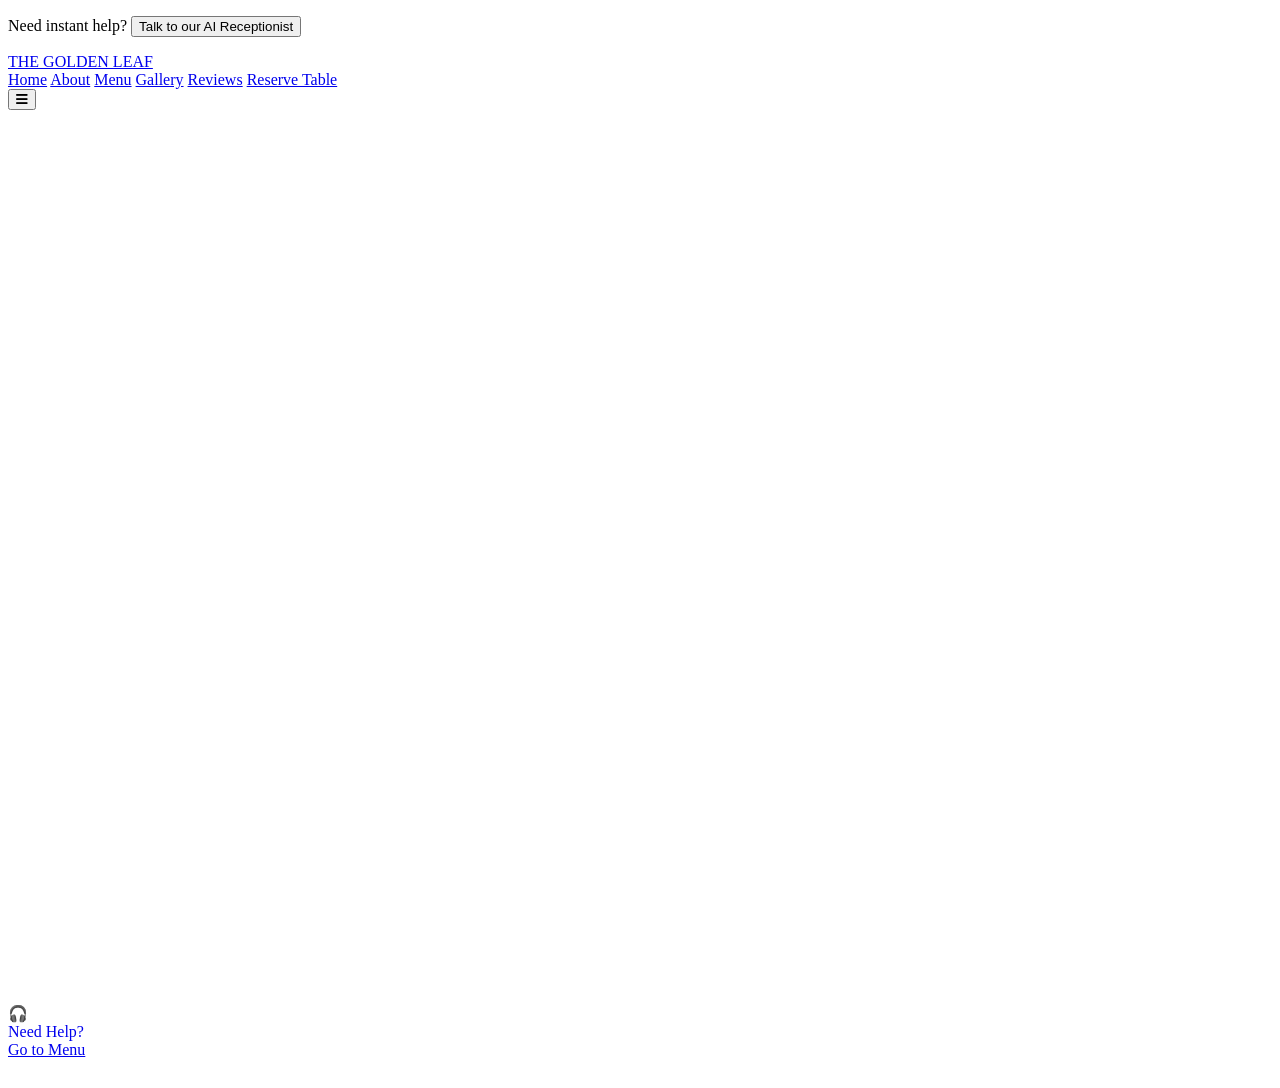
==== index.html @ ef1df1dc "Enhance SEO and update navigation elements Updated meta tags for SEO and modified title. Adjusted bu" ====
<!DOCTYPE html>
<html lang="en">
<head>
    <meta charset="UTF-8">
    <meta name="viewport" content="width=device-width, initial-scale=1.0, maximum-scale=1.0, user-scalable=no">
    
    <!-- Phase 22: SEO & Meta Tags -->
    <title>The Golden Leaf | Premium Dining & Reservations</title>
    <meta name="description" content="Experience the art of dining at The Golden Leaf. Reserve your table online for premium multi-cuisine dishes and luxury ambiance.">
    <meta name="keywords" content="premium restaurant, fine dining, table reservation, best restaurant, luxury dining">
    <meta property="og:title" content="The Golden Leaf | Premium Dining">
    <meta property="og:description" content="Book your table for an unforgettable culinary experience.">
    <meta property="og:type" content="website">
    
    <!-- Google Fonts -->
    <link rel="preconnect" href="https://fonts.googleapis.com">
    <link rel="preconnect" href="https://fonts.gstatic.com" crossorigin>
    <link href="https://fonts.googleapis.com/css2?family=Playfair+Display:wght@400;600;700&family=Poppins:wght@300;400;500;600&display=swap" rel="stylesheet">
    
    <!-- FontAwesome & AOS Animation Library -->
    <link rel="stylesheet" href="https://cdnjs.cloudflare.com/ajax/libs/font-awesome/6.4.0/css/all.min.css">
    <link href="https://unpkg.com/aos@2.3.1/dist/aos.css" rel="stylesheet">
    
    <!-- Custom CSS -->
    <link rel="stylesheet" href="Satirtha Dhar/style.css">
    <link rel="stylesheet" href="Satirtha Dhar/responsive.css">
</head>
<body>

    <!-- Phase 10: AI Receptionist Top Banner (Optional/Mockup) -->
    <div class="ai-top-banner" role="banner">
        <p>Need instant help? <button id="btnAiAssist" class="btn-text"> Talk to our AI Receptionist</button></p>
    </div>

    <!-- Navigation -->
    <header class="navbar" role="navigation" aria-label="Main Navigation">
        <div class="logo">
            <a href="index.html" aria-label="The Golden Leaf Home">THE GOLDEN LEAF</a>
        </div>
        <nav class="nav-links">
            <a href="#home" class="active">Home</a>
            <a href="#about">About</a>
            <a href="#menu">Menu</a>
            <a href="#gallery">Gallery</a>
            <a href="#reviews">Reviews</a>
            <a href="#reservation" class="btn-reserve-nav">Reserve Table</a>
        </nav>
        <!-- Mobile Menu Toggle -->
        <button class="menu-toggle" aria-label="Toggle Navigation" aria-expanded="false">
            <i class="fas fa-bars"></i>
        </button>
    </header>

    <main>
        <!-- Hero Section -->
        <section id="home" class="hero-section" aria-labelledby="hero-title">
            <div class="hero-content" data-aos="fade-up" data-aos-duration="1000">
                <h5 class="hero-subtitle">WELCOME TO LUXURY</h5>
                <h1 id="hero-title" class="hero-title">A Symphony of Flavors.</h1>
                <p class="hero-description">Immerse yourself in world-class culinary artistry crafted by award-winning chefs.</p>
                <div class="hero-buttons">
                    <a href="#menu" class="btn-secondary">Explore Menu</a>
                    <a href="#reservation" class="btn-primary">Book a Table</a>
                </div>
            </div>
        </section>

        <!-- Phase 3: Live Table Availability Banner -->
        <section class="live-availability-banner" aria-label="Table Availability">
            <div class="availability-container" data-aos="fade-up">
                <div class="stat">
                    <i class="fas fa-chair"></i>
                    <span id="liveAvailable">12</span>
                    <p>Available Now</p>
                </div>
                <div class="stat">
                    <i class="fas fa-calendar-check"></i>
                    <span id="liveBooked">08</span>
                    <p>Booked Today</p>
                </div>
                <div class="stat">
                    <i class="fas fa-crown"></i>
                    <span id="liveVIP">02</span>
                    <p>VIP Open</p>
                </div>
            </div>
        </section>

        <!-- Phase 15: Why Choose Us -->
        <section id="about" class="features-section">
            <div class="section-header" data-aos="fade-up">
                <h2>Why Choose Us</h2>
                <p>The hallmarks of our premium experience</p>
            </div>
            <div class="features-grid">
                <div class="feature-card" data-aos="fade-up" data-aos-delay="100">
                    <i class="fas fa-leaf"></i>
                    <h3>Fresh Ingredients</h3>
                    <p>Farm-to-table organic produce daily.</p>
                </div>
                <div class="feature-card" data-aos="fade-up" data-aos-delay="200">
                    <i class="fas fa-utensils"></i>
                    <h3>Expert Chefs</h3>
                    <p>Award-winning culinary team.</p>
                </div>
                <div class="feature-card" data-aos="fade-up" data-aos-delay="300">
                    <i class="fas fa-glass-cheers"></i>
                    <h3>Luxury Dining</h3>
                    <p>Immaculate ambiance and decor.</p>
                </div>
                <div class="feature-card" data-aos="fade-up" data-aos-delay="400">
                    <i class="fas fa-headset"></i>
                    <h3>24x7 Support</h3>
                    <p>AI-assisted instant reservations.</p>
                </div>
            </div>
        </section>
 <!-- Floating "Need Help?" button (visible in Picture 2) -->
    <a href="https://the-golden-leaf-restaurant.onrender.com/"
       target="_blank"
       class="floating-ai-btn"
       aria-label="AI Receptionist Assistant"
       style="text-decoration: none;">
        <div class="ai-avatar">🎧</div>
        <span class="ai-text">Need Help?</span>
    </a>

      <nav class="nav-links">
            <a href="Prem Kumar Jha/index.html" class="btn-reserve-nav">Go to Menu</a>
        </nav>

    <!-- External Libraries -->
    <script src="https://unpkg.com/aos@2.3.1/dist/aos.js"></script>

    <!-- Your own scripts (unchanged) -->
    <script src="Satirtha Dhar/utils.js"></script>
    <script src="Prem Kumar Jha/app.js"></script>
</body>
</html>
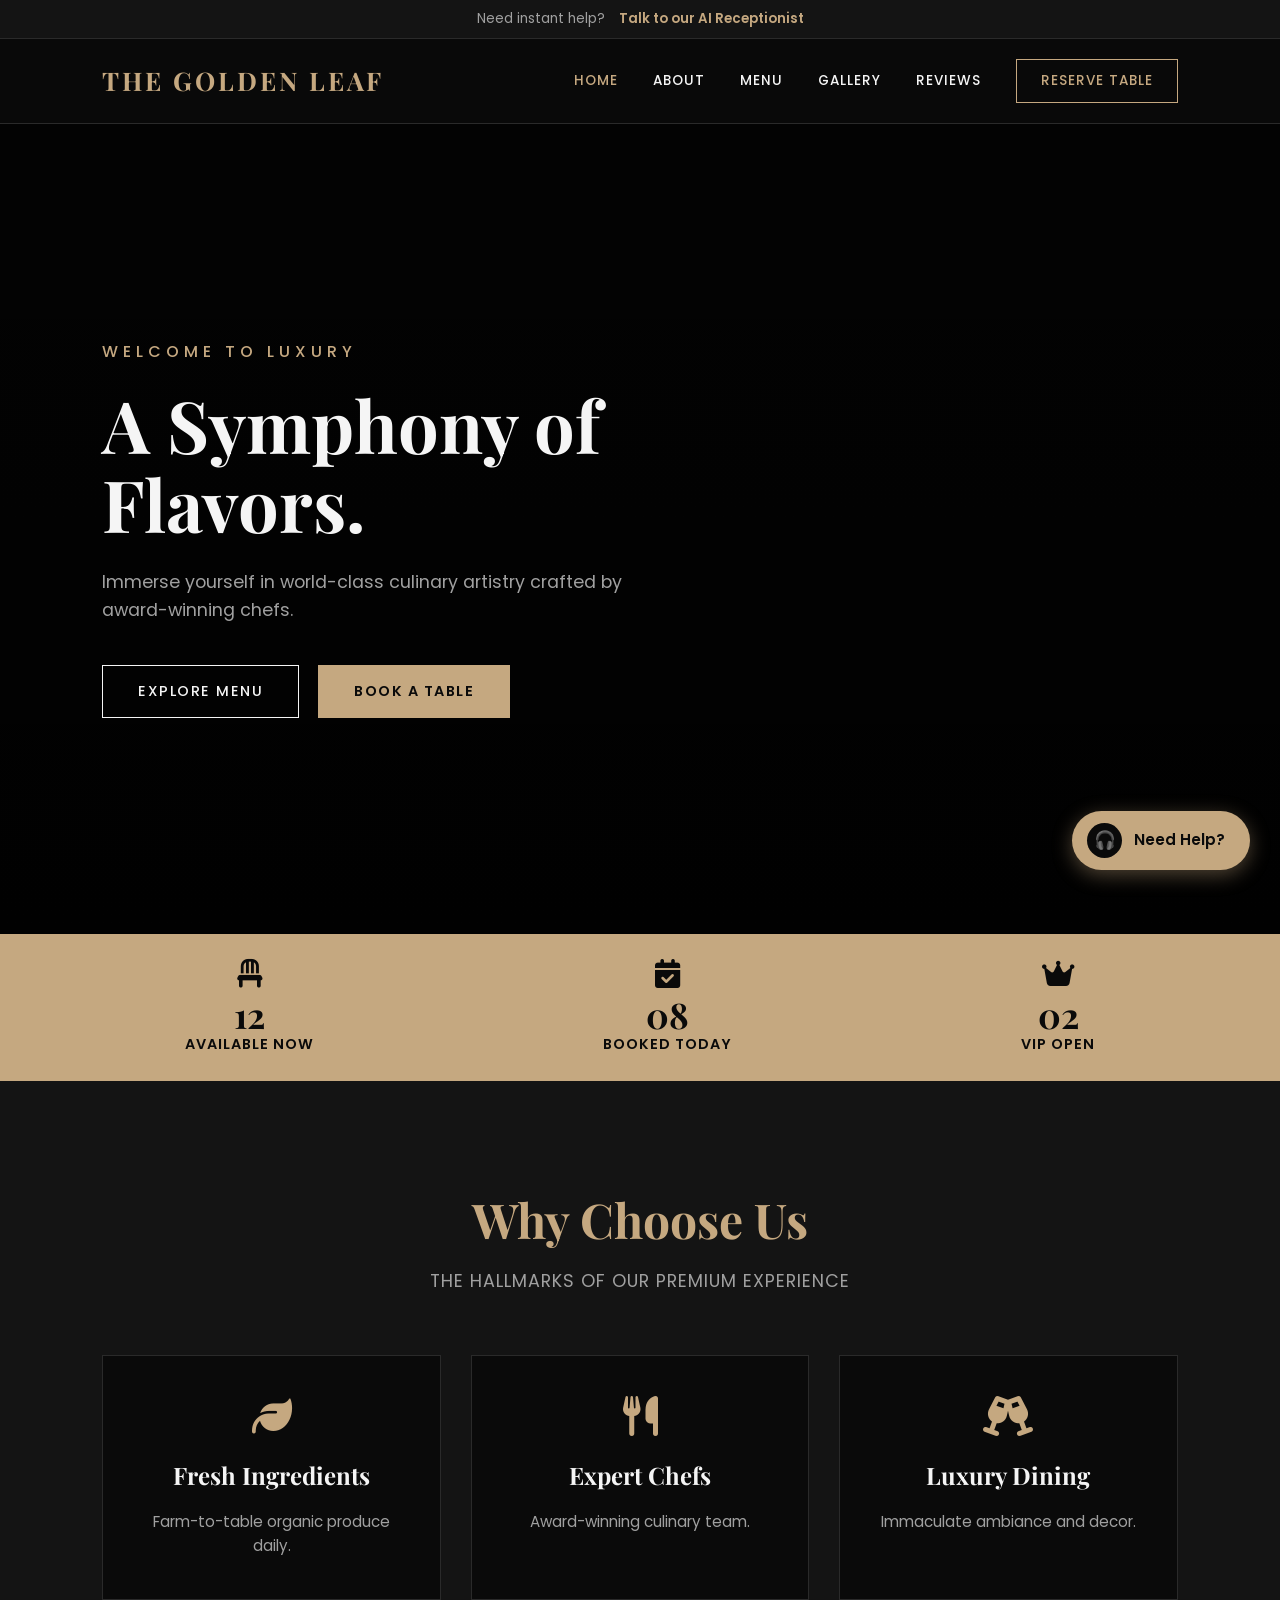
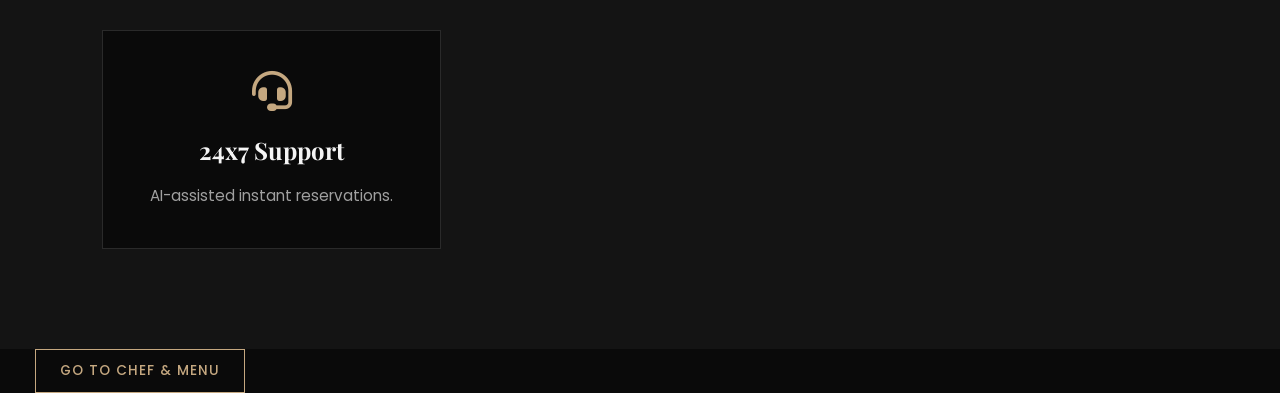
==== commit 1b6ca1bd: "Update navigation links and button references" ====
--- a/index.html
+++ b/index.html
@@ -6,6 +6,8 @@
     
     <!-- Phase 22: SEO & Meta Tags -->
     <title>The Golden Leaf | Premium Dining & Reservations</title>
+    <link rel="icon" type="image/png" href="image/5695168.webp">
+
     <meta name="description" content="Experience the art of dining at The Golden Leaf. Reserve your table online for premium multi-cuisine dishes and luxury ambiance.">
     <meta name="keywords" content="premium restaurant, fine dining, table reservation, best restaurant, luxury dining">
     <meta property="og:title" content="The Golden Leaf | Premium Dining">
@@ -40,10 +42,10 @@
         <nav class="nav-links">
             <a href="#home" class="active">Home</a>
             <a href="#about">About</a>
-            <a href="#menu">Menu</a>
-            <a href="#gallery">Gallery</a>
-            <a href="#reviews">Reviews</a>
-            <a href="#reservation" class="btn-reserve-nav">Reserve Table</a>
+            <a href="Prem Kumar Jha/index.html#menu">Menu</a>
+            <a href="Rohit Bhusal/rohit.html#gallery">Gallery</a>
+            <a href="Rohit Bhusal/rohit.html#reviews">Reviews</a>
+            <a href="Bibash Mahat/bibash.html#reservation" class="btn-reserve-nav">Reserve Table</a>
         </nav>
         <!-- Mobile Menu Toggle -->
         <button class="menu-toggle" aria-label="Toggle Navigation" aria-expanded="false">
@@ -59,8 +61,8 @@
                 <h1 id="hero-title" class="hero-title">A Symphony of Flavors.</h1>
                 <p class="hero-description">Immerse yourself in world-class culinary artistry crafted by award-winning chefs.</p>
                 <div class="hero-buttons">
-                    <a href="#menu" class="btn-secondary">Explore Menu</a>
-                    <a href="#reservation" class="btn-primary">Book a Table</a>
+                    <a href="Prem Kumar Jha/index.html#menu" class="btn-secondary">Explore Menu</a>
+                    <a href="Bibash Mahat/bibash.html#reservation" class="btn-primary">Book a Table</a>
                 </div>
             </div>
         </section>
@@ -126,7 +128,7 @@
     </a>
 
       <nav class="nav-links">
-            <a href="Prem Kumar Jha/index.html" class="btn-reserve-nav">Go to Menu</a>
+            <a href="Prem Kumar Jha/index.html" class="btn-reserve-nav">Go to Chef & Menu</a>
         </nav>
 
     <!-- External Libraries -->
--- a/Satirtha Dhar/style.css
+++ b/Satirtha Dhar/style.css
@@ -0,0 +1,367 @@
+/* --- CSS VARIABLES & THEME --- */
+:root {
+    --primary-gold: #c5a880;
+    --primary-gold-hover: #d4b78f;
+    --dark-bg: #0a0a0a;
+    --surface-bg: #141414;
+    --surface-light: #1e1e1e;
+    --text-light: #f5f5f5;
+    --text-muted: #a0a0a0;
+    --border-color: #2a2a2a;
+    --font-heading: 'Playfair Display', serif;
+    --font-body: 'Poppins', sans-serif;
+    --transition-fast: all 0.3s ease;
+    --transition-smooth: all 0.5s cubic-bezier(0.4, 0, 0.2, 1);
+    --shadow-premium: 0 10px 30px rgba(0, 0, 0, 0.5);
+}
+
+/* --- RESET & BASE --- */
+*, 
+*::before, 
+*::after {
+    margin: 0;
+    padding: 0;
+    box-sizing: border-box;
+}
+
+html {
+    scroll-behavior: smooth;
+    overflow-x: hidden;
+}
+
+body {
+    font-family: var(--font-body);
+    background-color: var(--dark-bg);
+    color: var(--text-light);
+    line-height: 1.6;
+    overflow-x: hidden;
+    width: 100%;
+}
+
+img {
+    max-width: 100%;
+    height: auto;
+    display: block;
+}
+
+ul {
+    list-style: none;
+}
+
+a {
+    text-decoration: none;
+    color: inherit;
+}
+
+/* --- UTILITIES --- */
+.hidden {
+    display: none !important;
+}
+
+.section-header {
+    text-align: center;
+    margin-bottom: 60px;
+}
+
+.section-header h2 {
+    font-family: var(--font-heading);
+    font-size: 3rem;
+    color: var(--primary-gold);
+    margin-bottom: 10px;
+    font-weight: 700;
+}
+
+.section-header p {
+    color: var(--text-muted);
+    font-size: 1.1rem;
+    letter-spacing: 1px;
+    text-transform: uppercase;
+}
+
+/* --- BUTTONS --- */
+.btn-primary {
+    display: inline-block;
+    background-color: var(--primary-gold);
+    color: var(--dark-bg);
+    padding: 14px 35px;
+    font-weight: 600;
+    text-transform: uppercase;
+    font-size: 0.9rem;
+    letter-spacing: 1.5px;
+    border: 1px solid var(--primary-gold);
+    transition: var(--transition-fast);
+    cursor: pointer;
+}
+
+.btn-primary:hover {
+    background-color: transparent;
+    color: var(--primary-gold);
+}
+
+.btn-secondary {
+    display: inline-block;
+    background-color: transparent;
+    color: var(--text-light);
+    padding: 14px 35px;
+    font-weight: 500;
+    text-transform: uppercase;
+    font-size: 0.9rem;
+    letter-spacing: 1.5px;
+    border: 1px solid var(--text-light);
+    margin-right: 15px;
+    transition: var(--transition-fast);
+    cursor: pointer;
+}
+
+.btn-secondary:hover {
+    background-color: var(--text-light);
+    color: var(--dark-bg);
+}
+
+/* --- TOP AI BANNER --- */
+.ai-top-banner {
+    background-color: var(--surface-bg);
+    text-align: center;
+    padding: 8px 0;
+    border-bottom: 1px solid var(--border-color);
+    font-size: 0.85rem;
+    color: var(--text-muted);
+}
+
+.btn-text {
+    background: none;
+    border: none;
+    color: var(--primary-gold);
+    font-family: inherit;
+    font-weight: 600;
+    cursor: pointer;
+    margin-left: 10px;
+    transition: var(--transition-fast);
+}
+
+.btn-text:hover {
+    color: var(--primary-gold-hover);
+    text-decoration: underline;
+}
+
+/* --- NAVBAR --- */
+.navbar {
+    position: sticky;
+    top: 0;
+    left: 0;
+    width: 100%;
+    display: flex;
+    justify-content: space-between;
+    align-items: center;
+    padding: 20px 8%;
+    background-color: rgba(10, 10, 10, 0.95);
+    backdrop-filter: blur(10px);
+    border-bottom: 1px solid var(--border-color);
+    z-index: 1000;
+    transition: var(--transition-fast);
+}
+
+.logo a {
+    font-family: var(--font-heading);
+    font-size: 1.6rem;
+    color: var(--primary-gold);
+    letter-spacing: 3px;
+    font-weight: 700;
+}
+
+.nav-links {
+    display: flex;
+    align-items: center;
+}
+
+.nav-links a {
+    margin-left: 35px;
+    font-size: 0.85rem;
+    text-transform: uppercase;
+    letter-spacing: 1px;
+    font-weight: 500;
+    transition: var(--transition-fast);
+}
+
+.nav-links a:hover, 
+.nav-links a.active {
+    color: var(--primary-gold);
+}
+
+.btn-reserve-nav {
+    border: 1px solid var(--primary-gold);
+    padding: 10px 24px;
+    color: var(--primary-gold) !important;
+}
+
+.btn-reserve-nav:hover {
+    background-color: var(--primary-gold);
+    color: var(--dark-bg) !important;
+}
+
+.menu-toggle {
+    display: none;
+    background: none;
+    border: none;
+    color: var(--primary-gold);
+    font-size: 1.8rem;
+    cursor: pointer;
+}
+
+/* --- HERO SECTION --- */
+.hero-section {
+    min-height: 90vh;
+    background: linear-gradient(rgba(0, 0, 0, 0.7), rgba(0, 0, 0, 0.9)), 
+                url('https://images.unsplash.com/photo-1514933651103-005eec06c04b?q=80&w=1920') no-repeat center center/cover;
+    display: flex;
+    align-items: center;
+    padding: 0 8%;
+}
+
+.hero-content {
+    max-width: 700px;
+}
+
+.hero-subtitle {
+    color: var(--primary-gold);
+    letter-spacing: 5px;
+    margin-bottom: 20px;
+    font-weight: 500;
+    font-size: 1rem;
+}
+
+.hero-title {
+    font-family: var(--font-heading);
+    font-size: 4.5rem;
+    line-height: 1.1;
+    margin-bottom: 25px;
+}
+
+.hero-description {
+    color: var(--text-muted);
+    font-size: 1.1rem;
+    margin-bottom: 40px;
+    max-width: 550px;
+}
+
+/* --- LIVE AVAILABILITY BANNER --- */
+.live-availability-banner {
+    background-color: var(--primary-gold);
+    padding: 25px 0;
+}
+
+.availability-container {
+    display: flex;
+    justify-content: space-around;
+    align-items: center;
+    max-width: 1200px;
+    margin: 0 auto;
+}
+
+.stat {
+    text-align: center;
+    color: var(--dark-bg);
+}
+
+.stat i {
+    font-size: 1.8rem;
+    margin-bottom: 10px;
+}
+
+.stat span {
+    display: block;
+    font-size: 2.2rem;
+    font-weight: 700;
+    font-family: var(--font-heading);
+    line-height: 1;
+}
+
+.stat p {
+    font-size: 0.9rem;
+    font-weight: 600;
+    text-transform: uppercase;
+    letter-spacing: 1px;
+}
+
+/* --- FEATURES SECTION --- */
+.features-section {
+    padding: 100px 8%;
+    background-color: var(--surface-bg);
+}
+
+.features-grid {
+    display: grid;
+    grid-template-columns: repeat(auto-fit, minmax(250px, 1fr));
+    gap: 30px;
+}
+
+.feature-card {
+    background-color: var(--dark-bg);
+    padding: 40px 30px;
+    text-align: center;
+    border: 1px solid var(--border-color);
+    transition: var(--transition-smooth);
+}
+
+.feature-card:hover {
+    transform: translateY(-10px);
+    border-color: var(--primary-gold);
+    box-shadow: var(--shadow-premium);
+}
+
+.feature-card i {
+    font-size: 2.5rem;
+    color: var(--primary-gold);
+    margin-bottom: 20px;
+}
+
+.feature-card h3 {
+    font-family: var(--font-heading);
+    font-size: 1.5rem;
+    margin-bottom: 15px;
+}
+
+.feature-card p {
+    color: var(--text-muted);
+    font-size: 0.95rem;
+}
+
+/* --- FLOATING AI BUTTON --- */
+.floating-ai-btn {
+    position: fixed;
+    bottom: 30px;
+    right: 30px;
+    background-color: var(--primary-gold);
+    border: none;
+    border-radius: 50px;
+    padding: 12px 25px 12px 15px;
+    display: flex;
+    align-items: center;
+    gap: 12px;
+    cursor: pointer;
+    box-shadow: 0 5px 20px rgba(197, 168, 128, 0.4);
+    z-index: 1500;
+    transition: var(--transition-fast);
+    animation: pulseGlow 2s infinite;
+}
+
+.floating-ai-btn:hover {
+    transform: translateY(-5px);
+}
+
+.ai-avatar {
+    background-color: var(--dark-bg);
+    width: 35px;
+    height: 35px;
+    border-radius: 50%;
+    display: flex;
+    justify-content: center;
+    align-items: center;
+    font-size: 1.1rem;
+}
+
+.ai-text {
+    color: var(--dark-bg);
+    font-weight: 600;
+    font-size: 0.95rem;
+}
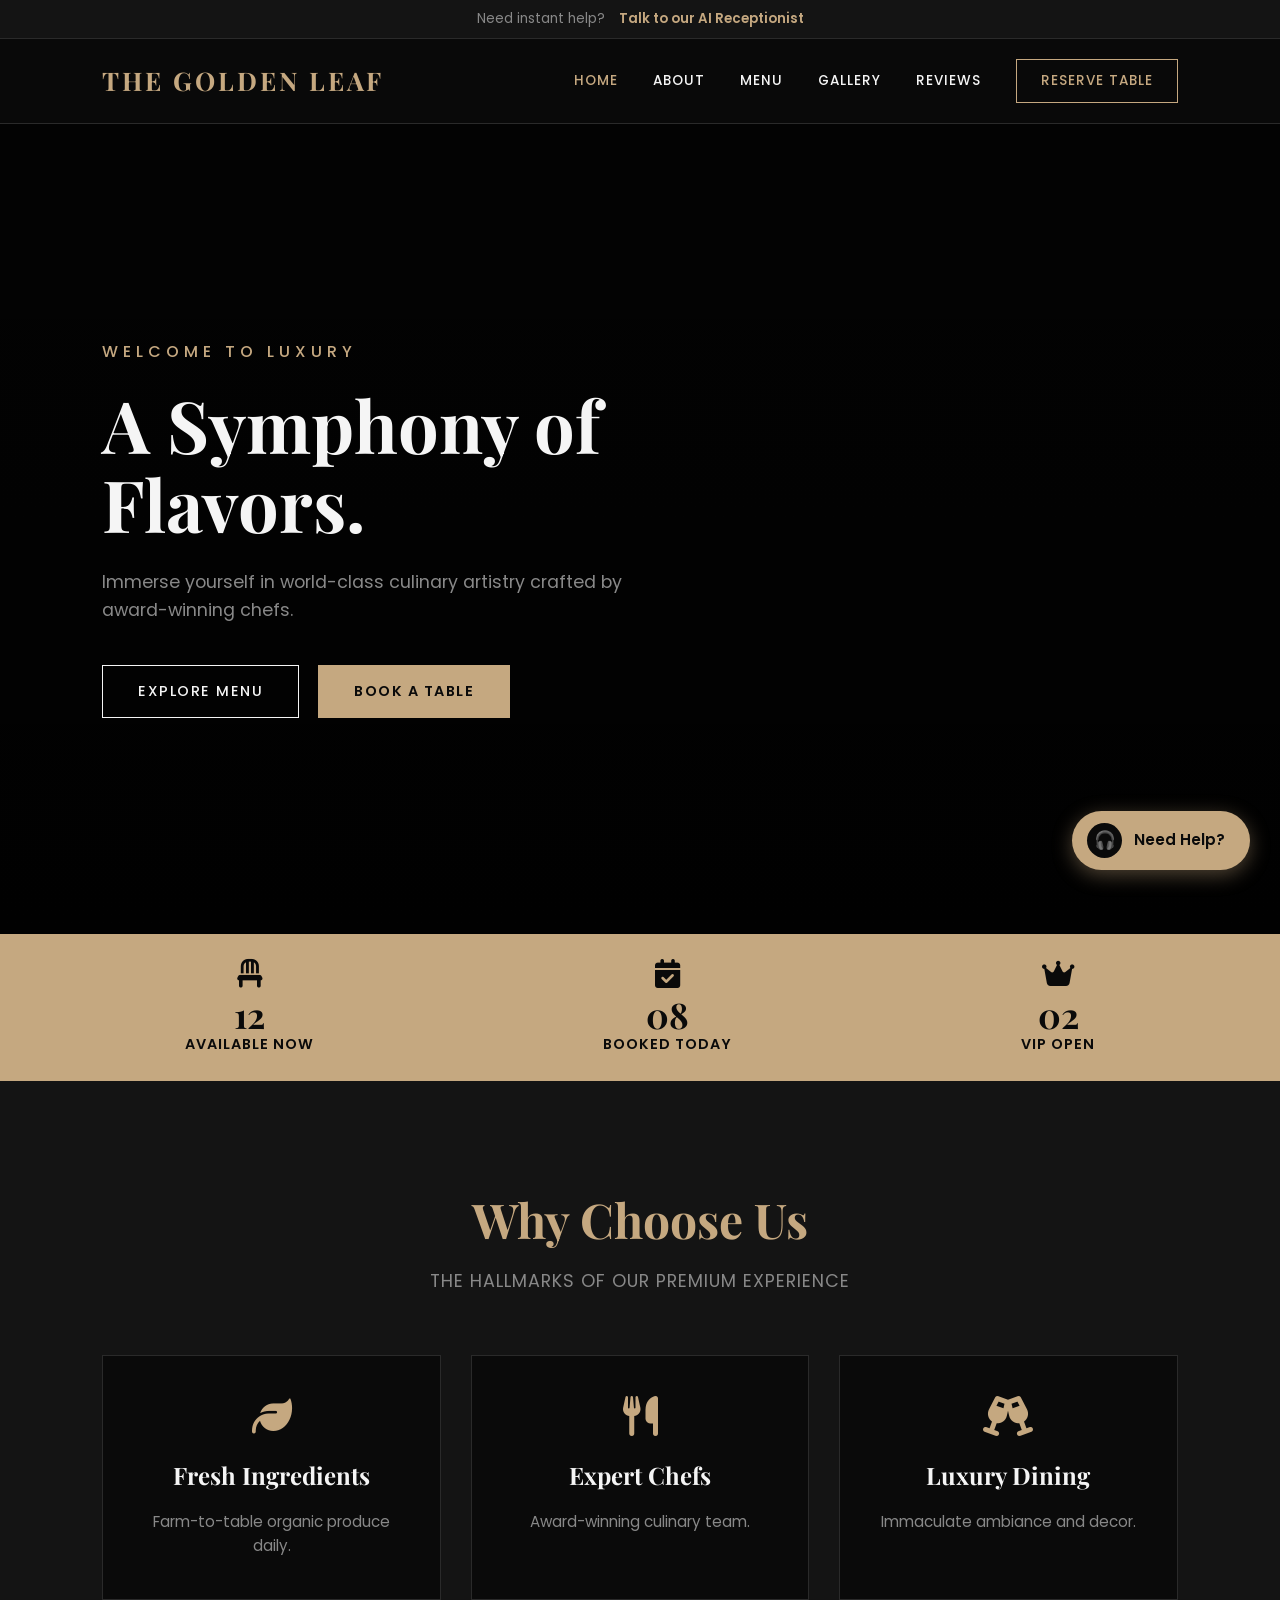
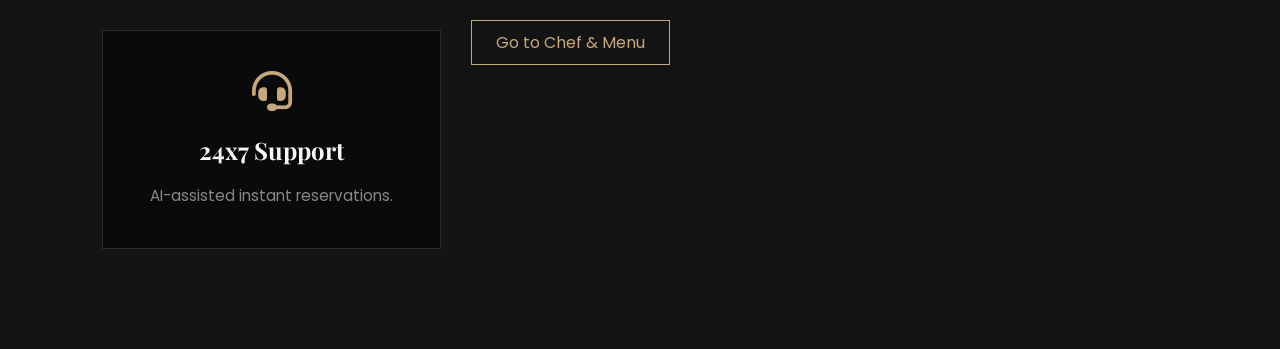
==== commit 57860d2a: "Add multiple stylesheet and script links and fixed responsive" ====
--- a/index.html
+++ b/index.html
@@ -26,6 +26,10 @@
     <!-- Custom CSS -->
     <link rel="stylesheet" href="Satirtha Dhar/style.css">
     <link rel="stylesheet" href="Satirtha Dhar/responsive.css">
+    <link rel="stylesheet" href="Rohit Bhusal/style.css">
+    <link rel="stylesheet" href="Rohit Bhusal/rohit.css">
+    <link rel="stylesheet" href="Prem Kumar Jha/style.css">
+    <link rel="stylesheet" href="Bibash Mahat/bibash.css">
 </head>
 <body>
 
@@ -115,6 +119,10 @@
                     <h3>24x7 Support</h3>
                     <p>AI-assisted instant reservations.</p>
                 </div>
+                 <div class="hero-buttons">
+                    <a href="Prem Kumar Jha/index.html" class="btn-reserve-nav">Go to Chef & Menu</a>
+    
+                </div>
             </div>
         </section>
  <!-- Floating "Need Help?" button (visible in Picture 2) -->
@@ -127,9 +135,7 @@
         <span class="ai-text">Need Help?</span>
     </a>
 
-      <nav class="nav-links">
-            <a href="Prem Kumar Jha/index.html" class="btn-reserve-nav">Go to Chef & Menu</a>
-        </nav>
+     
 
     <!-- External Libraries -->
     <script src="https://unpkg.com/aos@2.3.1/dist/aos.js"></script>
@@ -137,5 +143,10 @@
     <!-- Your own scripts (unchanged) -->
     <script src="Satirtha Dhar/utils.js"></script>
     <script src="Prem Kumar Jha/app.js"></script>
+    <script src="Prem Kumar Jha/menu.js"></script>
+    <script src="Rohit Bhusal/script.js"></script>
+    
+    
+
 </body>
 </html>
--- a/Satirtha Dhar/responsive.css
+++ b/Satirtha Dhar/responsive.css
@@ -0,0 +1,206 @@
+/* --- MEDIA QUERIES FOR RESPONSIVENESS --- */
+
+/* Max Width 1200px (Laptops & Small Desktops) */
+@media screen and (max-width: 1200px) {
+    .hero-title {
+        font-size: 3.8rem;
+    }
+    
+    .footer-grid {
+        grid-template-columns: 1fr 1fr;
+        gap: 40px;
+    }
+}
+
+/* Max Width 992px (Tablets Landscape) */
+@media screen and (max-width: 992px) {
+    .section-header h2 {
+        font-size: 2.5rem;
+    }
+    
+    .chef-container {
+        flex-direction: column;
+    }
+    
+    .chef-image,
+    .chef-info {
+        width: 100%;
+    }
+    
+    .chef-image img {
+        height: 400px;
+    }
+    
+    .booking-container {
+        flex-direction: column;
+    }
+    
+    .booking-info,
+    .booking-form-wrapper {
+        width: 100%;
+        border-right: none;
+        padding: 40px 30px;
+    }
+    
+    .booking-info {
+        border-bottom: 1px solid var(--border-color);
+    }
+    
+    .gallery-item.large {
+        grid-column: span 1;
+        grid-row: span 1;
+    }
+    
+    .gallery-item.tall {
+        grid-row: span 1;
+    }
+}
+
+/* Max Width 768px (Tablets Portrait & Large Phones) */
+@media screen and (max-width: 768px) {
+    .nav-links {
+        display: none;
+        flex-direction: column;
+        position: absolute;
+        top: 100%;
+        left: 0;
+        width: 100%;
+        background-color: var(--dark-bg);
+        border-bottom: 1px solid var(--border-color);
+        padding: 20px 0;
+    }
+    
+    .nav-links.active {
+        display: flex;
+    }
+    
+    .nav-links a {
+        margin: 15px 0;
+        text-align: center;
+    }
+    
+    .btn-reserve-nav {
+        margin-top: 10px;
+    }
+    
+    .menu-toggle {
+        display: block;
+    }
+    
+    .hero-title {
+        font-size: 3rem;
+    }
+    
+    .hero-description {
+        font-size: 1rem;
+    }
+    
+    .availability-container {
+        flex-direction: column;
+        gap: 30px;
+    }
+    
+    .menu-grid {
+        grid-template-columns: 1fr;
+    }
+    
+    .form-row {
+        flex-direction: column;
+        gap: 0;
+    }
+    
+    .modal-actions {
+        flex-direction: column;
+    }
+    
+    .btn-secondary {
+        margin-right: 0;
+        margin-bottom: 10px;
+    }
+    
+    .footer-grid {
+        grid-template-columns: 1fr;
+    }
+    
+    .footer-bottom {
+        flex-direction: column;
+        text-align: center;
+        gap: 15px;
+    }
+}
+
+/* Max Width 480px (Mobile Phones) */
+@media screen and (max-width: 480px) {
+    /* Critical to prevent left-to-right scroll on tiny devices */
+    body, html {
+        width: 100%;
+        overflow-x: hidden;
+    }
+    
+    .hero-section,
+    .features-section,
+    .chef-section,
+    .menu-section,
+    .gallery-section,
+    .testimonials-section,
+    .booking-section {
+        padding-left: 5%;
+        padding-right: 5%;
+    }
+    
+    .hero-title {
+        font-size: 2.2rem;
+    }
+    
+    .section-header h2 {
+        font-size: 2rem;
+    }
+    
+    .btn-primary, 
+    .btn-secondary {
+        width: 100%;
+        text-align: center;
+        padding: 15px 20px;
+    }
+    
+    .hero-buttons {
+        display: flex;
+        flex-direction: column;
+        gap: 15px;
+    }
+    
+    .btn-secondary {
+        margin-bottom: 0;
+    }
+    
+    .menu-filters {
+        flex-direction: column;
+        width: 100%;
+    }
+    
+    .filter-btn {
+        width: 100%;
+    }
+    
+    .floating-ai-btn {
+        bottom: 20px;
+        right: 20px;
+        padding: 10px;
+    }
+    
+    .ai-text {
+        display: none;
+    }
+    
+    .modal-content {
+        padding: 30px 20px;
+    }
+    
+    .success-icon {
+        font-size: 3rem;
+    }
+    
+    .modal-content h2 {
+        font-size: 1.5rem;
+    }
+}
--- a/Rohit Bhusal/style.css
+++ b/Rohit Bhusal/style.css
@@ -0,0 +1,468 @@
+/* =====================================================================
+   👑 THE GOLDEN LEAF | AI PORTAL DESIGN SYSTEM 👑
+   ===================================================================== */
+
+:root {
+    --bg-dark: #050505;
+    --bg-surface: #121212;
+    --bg-glass: rgba(18, 18, 18, 0.7);
+    --gold-primary: #c5a880;
+    --gold-hover: #d4b78f;
+    --text-main: #f5f5f5;
+    --text-muted: #888888;
+    --border-subtle: rgba(197, 168, 128, 0.15);
+    --font-heading: 'Playfair Display', serif;
+    --font-body: 'Poppins', sans-serif;
+    --shadow-premium: 0 10px 40px rgba(0, 0, 0, 0.8);
+}
+
+* {
+    margin: 0;
+    padding: 0;
+    box-sizing: border-box;
+    -webkit-tap-highlight-color: transparent;
+}
+
+body.ai-portal-body {
+    background: linear-gradient(135deg, #000000 0%, #0a0a0a 100%);
+    color: var(--text-main);
+    font-family: var(--font-body);
+    height: 100vh;
+    display: flex;
+    justify-content: center;
+    align-items: center;
+    overflow: hidden; /* Locks the viewport */
+}
+
+/* --- THE MASTER WRAPPER --- */
+.chat-wrapper {
+    width: 100%;
+    max-width: 600px;
+    height: 100vh;
+    display: flex;
+    flex-direction: column;
+    background-color: var(--bg-surface);
+    position: relative;
+    box-shadow: var(--shadow-premium);
+}
+
+@media (min-width: 768px) {
+    .chat-wrapper {
+        height: 90vh;
+        border-radius: 16px;
+        border: 1px solid var(--border-subtle);
+    }
+}
+
+/* --- 1. HEADER (GLASSMORPHISM) --- */
+.chat-header {
+    display: flex;
+    justify-content: space-between;
+    align-items: center;
+    padding: 20px 25px;
+    background: var(--bg-glass);
+    backdrop-filter: blur(12px);
+    -webkit-backdrop-filter: blur(12px);
+    border-bottom: 1px solid var(--border-subtle);
+    z-index: 10;
+}
+
+.brand-info {
+    display: flex;
+    align-items: center;
+    gap: 15px;
+}
+
+.ai-avatar-pulse {
+    width: 45px;
+    height: 45px;
+    background: rgba(197, 168, 128, 0.1);
+    border: 1px solid var(--gold-primary);
+    border-radius: 50%;
+    display: flex;
+    justify-content: center;
+    align-items: center;
+    color: var(--gold-primary);
+    font-size: 1.2rem;
+    animation: gentlePulse 2.5s infinite;
+}
+
+.brand-text h1 {
+    font-family: var(--font-heading);
+    font-size: 1.2rem;
+    font-weight: 600;
+    color: var(--text-main);
+    letter-spacing: 1px;
+}
+
+.status-indicator {
+    font-size: 0.75rem;
+    color: #2ecc71;
+    display: flex;
+    align-items: center;
+    gap: 6px;
+    margin-top: 2px;
+}
+
+.status-indicator i {
+    font-size: 0.5rem;
+}
+
+#clearChatBtn {
+    background: none;
+    border: none;
+    color: var(--text-muted);
+    font-size: 1.2rem;
+    cursor: pointer;
+    transition: all 0.3s ease;
+}
+
+#clearChatBtn:hover {
+    color: var(--gold-primary);
+    transform: rotate(180deg);
+}
+
+/* --- 2. MAIN CHAT DISPLAY --- */
+.chat-display {
+    flex: 1;
+    padding: 25px;
+    overflow-y: auto;
+    display: flex;
+    flex-direction: column;
+    gap: 20px;
+    scroll-behavior: smooth;
+}
+
+/* Custom Premium Scrollbar */
+.chat-display::-webkit-scrollbar {
+    width: 5px;
+}
+.chat-display::-webkit-scrollbar-track {
+    background: transparent;
+}
+.chat-display::-webkit-scrollbar-thumb {
+    background: var(--border-subtle);
+    border-radius: 10px;
+}
+
+/* Welcome Card */
+.welcome-card {
+    text-align: center;
+    padding: 30px 20px;
+    background: rgba(255, 255, 255, 0.02);
+    border: 1px dashed var(--border-subtle);
+    border-radius: 12px;
+    margin-bottom: 20px;
+    animation: fadeIn 0.8s ease forwards;
+}
+
+.gold-leaf {
+    font-size: 2rem;
+    color: var(--gold-primary);
+    margin-bottom: 15px;
+}
+
+.welcome-card h2 {
+    font-family: var(--font-heading);
+    font-size: 1.5rem;
+    color: var(--gold-primary);
+    margin-bottom: 10px;
+}
+
+.welcome-card p {
+    font-size: 0.9rem;
+    color: var(--text-muted);
+    line-height: 1.6;
+}
+
+/* Message Bubbles */
+.message {
+    max-width: 85%;
+    padding: 14px 18px;
+    border-radius: 12px;
+    font-size: 0.95rem;
+    line-height: 1.5;
+    animation: slideUp 0.3s ease forwards;
+    word-wrap: break-word;
+}
+
+.user-message {
+    background: var(--gold-primary);
+    color: var(--bg-dark);
+    align-self: flex-end;
+    border-bottom-right-radius: 2px;
+    font-weight: 500;
+}
+
+.bot-message {
+    background: #1a1a1a;
+    color: var(--text-main);
+    align-self: flex-start;
+    border-bottom-left-radius: 2px;
+    border: 1px solid var(--border-subtle);
+}
+
+/* Typing Indicator Animation */
+.typing-indicator {
+    display: flex;
+    gap: 5px;
+    padding: 15px 20px;
+    align-items: center;
+    width: fit-content;
+}
+
+.dot {
+    width: 6px;
+    height: 6px;
+    background-color: var(--gold-primary);
+    border-radius: 50%;
+    animation: typingBounce 1.4s infinite ease-in-out both;
+}
+
+.dot:nth-child(1) { animation-delay: -0.32s; }
+.dot:nth-child(2) { animation-delay: -0.16s; }
+
+/* --- 3. QUICK ACTIONS (CHIPS) --- */
+.quick-actions {
+    padding: 10px 15px;
+    display: flex;
+    flex-wrap: wrap; /* MAGIC LINE: Agar screen choti hogi to chips automatically neeche wali line me aa jayenge */
+    justify-content: center; /* Chips ko center align karega */
+    gap: 8px;
+}
+
+.quick-actions::-webkit-scrollbar {
+    display: none; /* Chrome/Safari */
+}
+
+.chip {
+    white-space: nowrap;
+    background: transparent;
+    border: 1px solid var(--gold-primary);
+    color: var(--gold-primary);
+    padding: 6px 14px; /* Padding thodi choti ki */
+    border-radius: 20px;
+    font-size: 0.75rem; /* Font size chhota kar diya mobile ke liye */
+    font-family: var(--font-body);
+    cursor: pointer;
+    transition: all 0.3s ease;
+}
+
+.chip:hover {
+    background: var(--gold-primary);
+    color: var(--bg-dark);
+}
+
+/* --- 4. INPUT ENGINE --- */
+.chat-input-area {
+    padding: 15px 20px 50px 20px;
+    background: var(--bg-surface);
+    border-top: 1px solid var(--border-subtle);
+}
+
+.input-container {
+    display: flex;
+    background: var(--bg-dark);
+    border: 1px solid var(--border-subtle);
+    border-radius: 8px;
+    padding: 5px;
+    transition: all 0.3s ease;
+}
+
+.input-container:focus-within {
+    border-color: var(--gold-primary);
+    box-shadow: 0 0 15px rgba(197, 168, 128, 0.1);
+}
+
+#userInput {
+    flex: 1;
+    background: transparent;
+    border: none;
+    padding: 12px 15px;
+    color: var(--text-main);
+    font-family: var(--font-body);
+    font-size: 0.95rem;
+    outline: none;
+}
+
+#userInput::placeholder {
+    color: var(--text-muted);
+}
+
+#sendBtn {
+    background: var(--gold-primary);
+    color: var(--bg-dark);
+    border: none;
+    width: 45px;
+    border-radius: 6px;
+    cursor: pointer;
+    display: flex;
+    justify-content: center;
+    align-items: center;
+    font-size: 1.1rem;
+    transition: all 0.3s ease;
+}
+
+#sendBtn:hover {
+    background: var(--gold-hover);
+}
+
+.secure-badge {
+    text-align: center;
+    margin-top: 12px;
+    font-size: 0.7rem;
+    color: #555555;
+    text-transform: uppercase;
+    letter-spacing: 1px;
+}
+
+/* --- ANIMATIONS --- */
+@keyframes gentlePulse {
+    0% { box-shadow: 0 0 0 0 rgba(197, 168, 128, 0.4); }
+    70% { box-shadow: 0 0 0 10px rgba(197, 168, 128, 0); }
+    100% { box-shadow: 0 0 0 0 rgba(197, 168, 128, 0); }
+}
+
+@keyframes slideUp {
+    from { opacity: 0; transform: translateY(15px); }
+    to { opacity: 1; transform: translateY(0); }
+}
+
+@keyframes fadeIn {
+    from { opacity: 0; }
+    to { opacity: 1; }
+}
+
+@keyframes typingBounce {
+    0%, 80%, 100% { transform: scale(0); }
+    40% { transform: scale(1); }
+}
+/* --- 5. HYBRID CHAT UI (FORMS & BUTTONS) --- */
+.chat-form-card {
+    background: rgba(20, 20, 20, 0.9);
+    border: 1px solid var(--gold-primary);
+    border-radius: 8px;
+    padding: 15px;
+    margin-top: 10px;
+    display: flex;
+    flex-direction: column;
+    gap: 12px;
+    animation: fadeIn 0.4s ease;
+}
+
+.chat-form-card input, 
+.chat-form-card select {
+    background: #0a0a0a;
+    border: 1px solid var(--border-subtle);
+    color: var(--text-main);
+    padding: 10px;
+    border-radius: 4px;
+    font-family: var(--font-body);
+    font-size: 0.9rem;
+    outline: none;
+    transition: 0.3s;
+}
+
+.chat-form-card input:focus, 
+.chat-form-card select:focus {
+    border-color: var(--gold-primary);
+}
+
+/* Custom Calendar Icon Color for Webkit */
+.chat-form-card input[type="date"]::-webkit-calendar-picker-indicator {
+    filter: invert(70%) sepia(40%) saturate(400%) hue-rotate(350deg);
+    cursor: pointer;
+}
+
+.chat-form-card button {
+    background: var(--gold-primary);
+    color: var(--bg-dark);
+    border: none;
+    padding: 10px;
+    border-radius: 4px;
+    font-weight: 600;
+    cursor: pointer;
+    text-transform: uppercase;
+    letter-spacing: 1px;
+    transition: 0.3s;
+}
+
+.chat-form-card button:hover {
+    background: var(--gold-hover);
+}
+
+.chat-action-buttons {
+    display: flex;
+    gap: 10px;
+    margin-top: 10px;
+}
+
+.btn-confirm, .btn-cancel {
+    flex: 1;
+    padding: 10px;
+    border-radius: 4px;
+    font-weight: 600;
+    cursor: pointer;
+    border: 1px solid var(--gold-primary);
+    transition: 0.3s;
+}
+
+.btn-confirm {
+    background: var(--gold-primary);
+    color: var(--bg-dark);
+}
+
+.btn-confirm:hover { background: var(--gold-hover); }
+
+.btn-cancel {
+    background: transparent;
+    color: var(--gold-primary);
+}
+
+.btn-cancel:hover {
+    background: rgba(197, 168, 128, 0.1);
+}
+/* --- CUSTOM UNIFIED TIME PICKER --- */
+.custom-time-picker {
+    display: flex;
+    align-items: center;
+    background: #0a0a0a;
+    border: 1px solid var(--border-subtle);
+    border-radius: 4px;
+    padding: 0 5px;
+    flex: 1;
+    transition: 0.3s;
+}
+
+.custom-time-picker:focus-within {
+    border-color: var(--gold-primary);
+    box-shadow: 0 0 10px rgba(197, 168, 128, 0.1);
+}
+
+.custom-time-picker select {
+    background: transparent;
+    border: none;
+    padding: 10px 5px;
+    color: var(--text-main);
+    outline: none;
+    box-shadow: none;
+    flex: 1;
+    text-align: center;
+    cursor: pointer;
+    font-family: var(--font-body);
+    font-size: 0.9rem;
+    appearance: none; /* Hides default dropdown arrow for a clean look */
+    -moz-appearance: none;
+    -webkit-appearance: none;
+}
+
+.custom-time-picker select option {
+    background: var(--bg-surface);
+    color: var(--text-main);
+}
+
+.time-colon {
+    color: var(--text-muted);
+    font-weight: bold;
+    padding-bottom: 2px;
+}
--- a/Rohit Bhusal/rohit.css
+++ b/Rohit Bhusal/rohit.css
@@ -0,0 +1,88 @@
+/* --- GALLERY SECTION --- */
+.gallery-section {
+    padding: 100px 8%;
+    background-color: var(--dark-bg);
+}
+
+.masonry-gallery {
+    display: grid;
+    grid-template-columns: repeat(auto-fit, minmax(300px, 1fr));
+    grid-auto-rows: 250px;
+    gap: 20px;
+}
+
+.gallery-item {
+    overflow: hidden;
+    position: relative;
+    border: 1px solid var(--border-color);
+}
+
+.gallery-item.large {
+    grid-column: span 2;
+    grid-row: span 2;
+}
+
+.gallery-item.tall {
+    grid-row: span 2;
+}
+
+.gallery-item img {
+    width: 100%;
+    height: 100%;
+    object-fit: cover;
+    transition: var(--transition-smooth);
+}
+
+.gallery-item:hover img {
+    transform: scale(1.1);
+    filter: brightness(0.7);
+}
+
+/* --- TESTIMONIALS --- */
+.testimonials-section {
+    padding: 100px 8%;
+    background-color: var(--surface-bg);
+}
+
+.reviews-container {
+    display: grid;
+    grid-template-columns: repeat(auto-fit, minmax(300px, 1fr));
+    gap: 30px;
+}
+
+.review-card {
+    background-color: var(--dark-bg);
+    padding: 40px 30px;
+    border: 1px solid var(--border-color);
+    border-radius: 4px;
+}
+
+.reviewer {
+    display: flex;
+    align-items: center;
+    gap: 15px;
+    margin-bottom: 20px;
+}
+
+.reviewer img {
+    width: 60px;
+    height: 60px;
+    border-radius: 50%;
+    border: 2px solid var(--primary-gold);
+}
+
+.reviewer h4 {
+    font-family: var(--font-heading);
+    font-size: 1.2rem;
+}
+
+.stars {
+    color: var(--primary-gold);
+    font-size: 0.9rem;
+}
+
+.review-card p {
+    color: var(--text-muted);
+    font-style: italic;
+    font-size: 0.95rem;
+}
--- a/Prem Kumar Jha/style.css
+++ b/Prem Kumar Jha/style.css
@@ -0,0 +1,169 @@
+/* --- CHEF SECTION --- */
+.chef-section {
+    padding: 100px 8%;
+    background-color: var(--dark-bg);
+}
+
+.chef-container {
+    display: flex;
+    align-items: center;
+    gap: 60px;
+    background-color: var(--surface-bg);
+    border: 1px solid var(--border-color);
+}
+
+.chef-image {
+    width: 45%;
+}
+
+.chef-image img {
+    width: 100%;
+    height: 100%;
+    object-fit: cover;
+}
+
+.chef-info {
+    width: 55%;
+    padding: 50px;
+}
+
+.chef-info h2 {
+    color: var(--primary-gold);
+    text-transform: uppercase;
+    font-size: 1rem;
+    letter-spacing: 2px;
+    margin-bottom: 10px;
+}
+
+.chef-info h3 {
+    font-family: var(--font-heading);
+    font-size: 3rem;
+    margin-bottom: 20px;
+}
+
+.chef-info p {
+    color: var(--text-muted);
+    margin-bottom: 30px;
+    font-size: 1.05rem;
+}
+
+.signature {
+    max-width: 150px;
+    filter: invert(1);
+    opacity: 0.8;
+}
+
+/* --- MENU SECTION --- */
+.menu-section {
+    padding: 100px 8%;
+    background-color: var(--surface-bg);
+}
+
+.menu-filters {
+    display: flex;
+    justify-content: center;
+    flex-wrap: wrap;
+    gap: 15px;
+    margin-bottom: 60px;
+}
+
+.filter-btn {
+    background: transparent;
+    border: 1px solid var(--border-color);
+    color: var(--text-light);
+    padding: 10px 25px;
+    font-family: var(--font-body);
+    font-size: 0.9rem;
+    cursor: pointer;
+    text-transform: uppercase;
+    letter-spacing: 1px;
+    transition: var(--transition-fast);
+}
+
+.filter-btn:hover, 
+.filter-btn.active {
+    background-color: var(--primary-gold);
+    color: var(--dark-bg);
+    border-color: var(--primary-gold);
+}
+
+.menu-grid {
+    display: grid;
+    grid-template-columns: repeat(auto-fit, minmax(400px, 1fr));
+    gap: 30px;
+}
+/* Menu items injected by JS */
+.menu-item {
+    display: flex;
+    border-bottom: 1px dashed var(--border-color);
+    padding-bottom: 20px;
+    animation: fadeIn 0.5s ease forwards;
+}
+
+.menu-item-info {
+    width: 100%;
+}
+
+.menu-title-row {
+    display: flex;
+    justify-content: space-between;
+    align-items: baseline;
+    margin-bottom: 8px;
+}
+
+.menu-title-row h4 {
+    font-family: var(--font-heading);
+    font-size: 1.3rem;
+    color: var(--text-light);
+}
+
+.menu-price {
+    color: var(--primary-gold);
+    font-weight: 600;
+    font-size: 1.2rem;
+}
+
+.menu-desc {
+    color: var(--text-muted);
+    font-size: 0.9rem;
+}
+
+/* --- GALLERY SECTION --- */
+.gallery-section {
+    padding: 100px 8%;
+    background-color: var(--dark-bg);
+}
+
+.masonry-gallery {
+    display: grid;
+    grid-template-columns: repeat(auto-fit, minmax(300px, 1fr));
+    grid-auto-rows: 250px;
+    gap: 20px;
+}
+
+.gallery-item {
+    overflow: hidden;
+    position: relative;
+    border: 1px solid var(--border-color);
+}
+
+.gallery-item.large {
+    grid-column: span 2;
+    grid-row: span 2;
+}
+
+.gallery-item.tall {
+    grid-row: span 2;
+}
+
+.gallery-item img {
+    width: 100%;
+    height: 100%;
+    object-fit: cover;
+    transition: var(--transition-smooth);
+}
+
+.gallery-item:hover img {
+    transform: scale(1.1);
+    filter: brightness(0.7);
+}
--- a/Bibash Mahat/bibash.css
+++ b/Bibash Mahat/bibash.css
@@ -0,0 +1,365 @@
+/* --- BOOKING SECTION --- */
+.booking-section {
+    padding: 100px 8%;
+    background: linear-gradient(rgba(0, 0, 0, 0.8), rgba(0, 0, 0, 0.9)), 
+                url('https://images.unsplash.com/photo-1554118811-1e0d58224f24?q=80&w=1920') no-repeat center center/fixed;
+}
+
+.booking-container {
+    display: flex;
+    background-color: var(--dark-bg);
+    border: 1px solid var(--primary-gold);
+    box-shadow: var(--shadow-premium);
+}
+
+.booking-info {
+    width: 40%;
+    padding: 60px 50px;
+    background-color: var(--surface-bg);
+    border-right: 1px solid var(--border-color);
+    display: flex;
+    flex-direction: column;
+    justify-content: center;
+}
+
+.booking-info h2 {
+    font-family: var(--font-heading);
+    color: var(--primary-gold);
+    font-size: 2.5rem;
+    margin-bottom: 20px;
+}
+
+.booking-info p {
+    color: var(--text-muted);
+    margin-bottom: 40px;
+}
+
+.contact-details p {
+    margin-bottom: 20px;
+    font-size: 1rem;
+    display: flex;
+    align-items: center;
+    gap: 15px;
+    color: var(--text-light);
+}
+
+.contact-details i {
+    color: var(--primary-gold);
+    font-size: 1.2rem;
+}
+
+.booking-form-wrapper {
+    width: 60%;
+    padding: 60px 50px;
+}
+
+.form-row {
+    display: flex;
+    gap: 25px;
+    margin-bottom: 25px;
+}
+
+.form-group {
+    width: 100%;
+    margin-bottom: 25px;
+}
+
+.form-row .form-group {
+    margin-bottom: 0;
+}
+
+label {
+    display: block;
+    color: var(--text-muted);
+    font-size: 0.85rem;
+    text-transform: uppercase;
+    letter-spacing: 1px;
+    margin-bottom: 10px;
+}
+
+input[type="text"],
+input[type="tel"],
+input[type="email"],
+input[type="date"],
+input[type="number"],
+select {
+    width: 100%;
+    background-color: transparent;
+    border: none;
+    border-bottom: 1px solid var(--border-color);
+    padding: 12px 0;
+    color: var(--text-light);
+    font-family: var(--font-body);
+    font-size: 1rem;
+    transition: var(--transition-fast);
+}
+
+input:focus, 
+select:focus {
+    outline: none;
+    border-bottom-color: var(--primary-gold);
+}
+
+select option {
+    background-color: var(--surface-bg);
+    color: var(--text-light);
+}
+
+/* Checkbox Styles */
+.checkbox-group {
+    display: flex;
+    gap: 20px;
+    flex-wrap: wrap;
+}
+
+.checkbox-group label {
+    display: flex;
+    align-items: center;
+    gap: 8px;
+    text-transform: none;
+    font-size: 0.95rem;
+    letter-spacing: 0;
+    cursor: pointer;
+}
+
+.terms-group {
+    margin-top: 30px;
+    margin-bottom: 30px;
+}
+
+.terms-label {
+    display: flex;
+    align-items: center;
+    gap: 10px;
+    text-transform: none;
+    letter-spacing: 0;
+}
+
+.terms-label a {
+    color: var(--primary-gold);
+    text-decoration: underline;
+}
+
+.btn-submit {
+    width: 100%;
+    background-color: var(--primary-gold);
+    color: var(--dark-bg);
+    border: none;
+    padding: 18px;
+    font-size: 1rem;
+    font-weight: 600;
+    text-transform: uppercase;
+    letter-spacing: 2px;
+    cursor: pointer;
+    transition: var(--transition-fast);
+}
+
+.btn-submit:hover {
+    background-color: var(--primary-gold-hover);
+}
+
+/* --- SUCCESS MODAL --- */
+.modal-overlay {
+    position: fixed;
+    top: 0;
+    left: 0;
+    width: 100%;
+    height: 100%;
+    background-color: rgba(0, 0, 0, 0.9);
+    display: flex;
+    justify-content: center;
+    align-items: center;
+    z-index: 2000;
+}
+
+.modal-content {
+    background-color: var(--surface-bg);
+    padding: 50px;
+    border: 1px solid var(--primary-gold);
+    text-align: center;
+    max-width: 500px;
+    width: 90%;
+    animation: zoomIn 0.4s ease forwards;
+}
+
+.success-icon {
+    font-size: 4rem;
+    color: #4BB543;
+    margin-bottom: 20px;
+}
+
+.modal-content h2 {
+    font-family: var(--font-heading);
+    font-size: 2rem;
+    margin-bottom: 15px;
+}
+
+.highlight {
+    color: var(--primary-gold);
+    font-weight: 500;
+}
+
+.receipt-box {
+    background-color: var(--dark-bg);
+    border: 1px dashed var(--border-color);
+    padding: 20px;
+    margin: 25px 0;
+    text-align: left;
+}
+
+.receipt-box p {
+    margin-bottom: 10px;
+    font-size: 0.95rem;
+}
+
+.modal-actions {
+    display: flex;
+    justify-content: center;
+    gap: 15px;
+}
+
+
+
+/* --- FOOTER --- */
+.premium-footer {
+    background-color: var(--dark-bg);
+    border-top: 1px solid var(--border-color);
+    padding: 80px 8% 20px;
+}
+
+.footer-grid {
+    display: grid;
+    grid-template-columns: 2fr 1fr 1.5fr 1.5fr;
+    gap: 50px;
+    margin-bottom: 60px;
+}
+
+.footer-logo {
+    font-family: var(--font-heading);
+    font-size: 1.5rem;
+    color: var(--primary-gold);
+    letter-spacing: 2px;
+    font-weight: 700;
+    display: block;
+    margin-bottom: 20px;
+}
+
+.footer-brand p {
+    color: var(--text-muted);
+    font-size: 0.95rem;
+    margin-bottom: 25px;
+}
+
+.social-links a {
+    display: inline-block;
+    width: 40px;
+    height: 40px;
+    border: 1px solid var(--border-color);
+    border-radius: 50%;
+    text-align: center;
+    line-height: 40px;
+    margin-right: 10px;
+    color: var(--text-light);
+    transition: var(--transition-fast);
+}
+
+.social-links a:hover {
+    background-color: var(--primary-gold);
+    color: var(--dark-bg);
+    border-color: var(--primary-gold);
+}
+
+.footer-links h4,
+.footer-contact h4,
+.footer-newsletter h4 {
+    color: var(--text-light);
+    font-size: 1.1rem;
+    margin-bottom: 25px;
+    text-transform: uppercase;
+    letter-spacing: 1px;
+}
+
+.footer-links ul li,
+.footer-contact ul li {
+    margin-bottom: 12px;
+    color: var(--text-muted);
+    font-size: 0.95rem;
+}
+
+.footer-links ul li a {
+    transition: var(--transition-fast);
+}
+
+.footer-links ul li a:hover {
+    color: var(--primary-gold);
+    padding-left: 5px;
+}
+
+.admin-link {
+    color: #ffaa00 !important;
+}
+
+.newsletter-form {
+    display: flex;
+    margin-top: 15px;
+}
+
+.newsletter-form input {
+    width: 100%;
+    background-color: var(--surface-bg);
+    border: 1px solid var(--border-color);
+    padding: 12px 15px;
+    color: var(--text-light);
+}
+
+.newsletter-form input:focus {
+    outline: none;
+    border-color: var(--primary-gold);
+}
+
+.newsletter-form button {
+    background-color: var(--primary-gold);
+    color: var(--dark-bg);
+    border: none;
+    padding: 0 20px;
+    cursor: pointer;
+    transition: var(--transition-fast);
+}
+
+.newsletter-form button:hover {
+    background-color: var(--primary-gold-hover);
+}
+
+.footer-bottom {
+    border-top: 1px solid var(--border-color);
+    padding-top: 20px;
+    display: flex;
+    justify-content: space-between;
+    color: var(--text-muted);
+    font-size: 0.85rem;
+}
+
+.legal-links a {
+    margin-left: 20px;
+}
+
+.legal-links a:hover {
+    color: var(--primary-gold);
+}
+
+/* --- KEYFRAMES --- */
+@keyframes fadeIn {
+    from { opacity: 0; transform: translateY(10px); }
+    to { opacity: 1; transform: translateY(0); }
+}
+
+@keyframes zoomIn {
+    from { opacity: 0; transform: scale(0.9); }
+    to { opacity: 1; transform: scale(1); }
+}
+
+@keyframes pulseGlow {
+    0% { box-shadow: 0 0 0 0 rgba(197, 168, 128, 0.7); }
+    70% { box-shadow: 0 0 0 15px rgba(197, 168, 128, 0); }
+    100% { box-shadow: 0 0 0 0 rgba(197, 168, 128, 0); }
+}
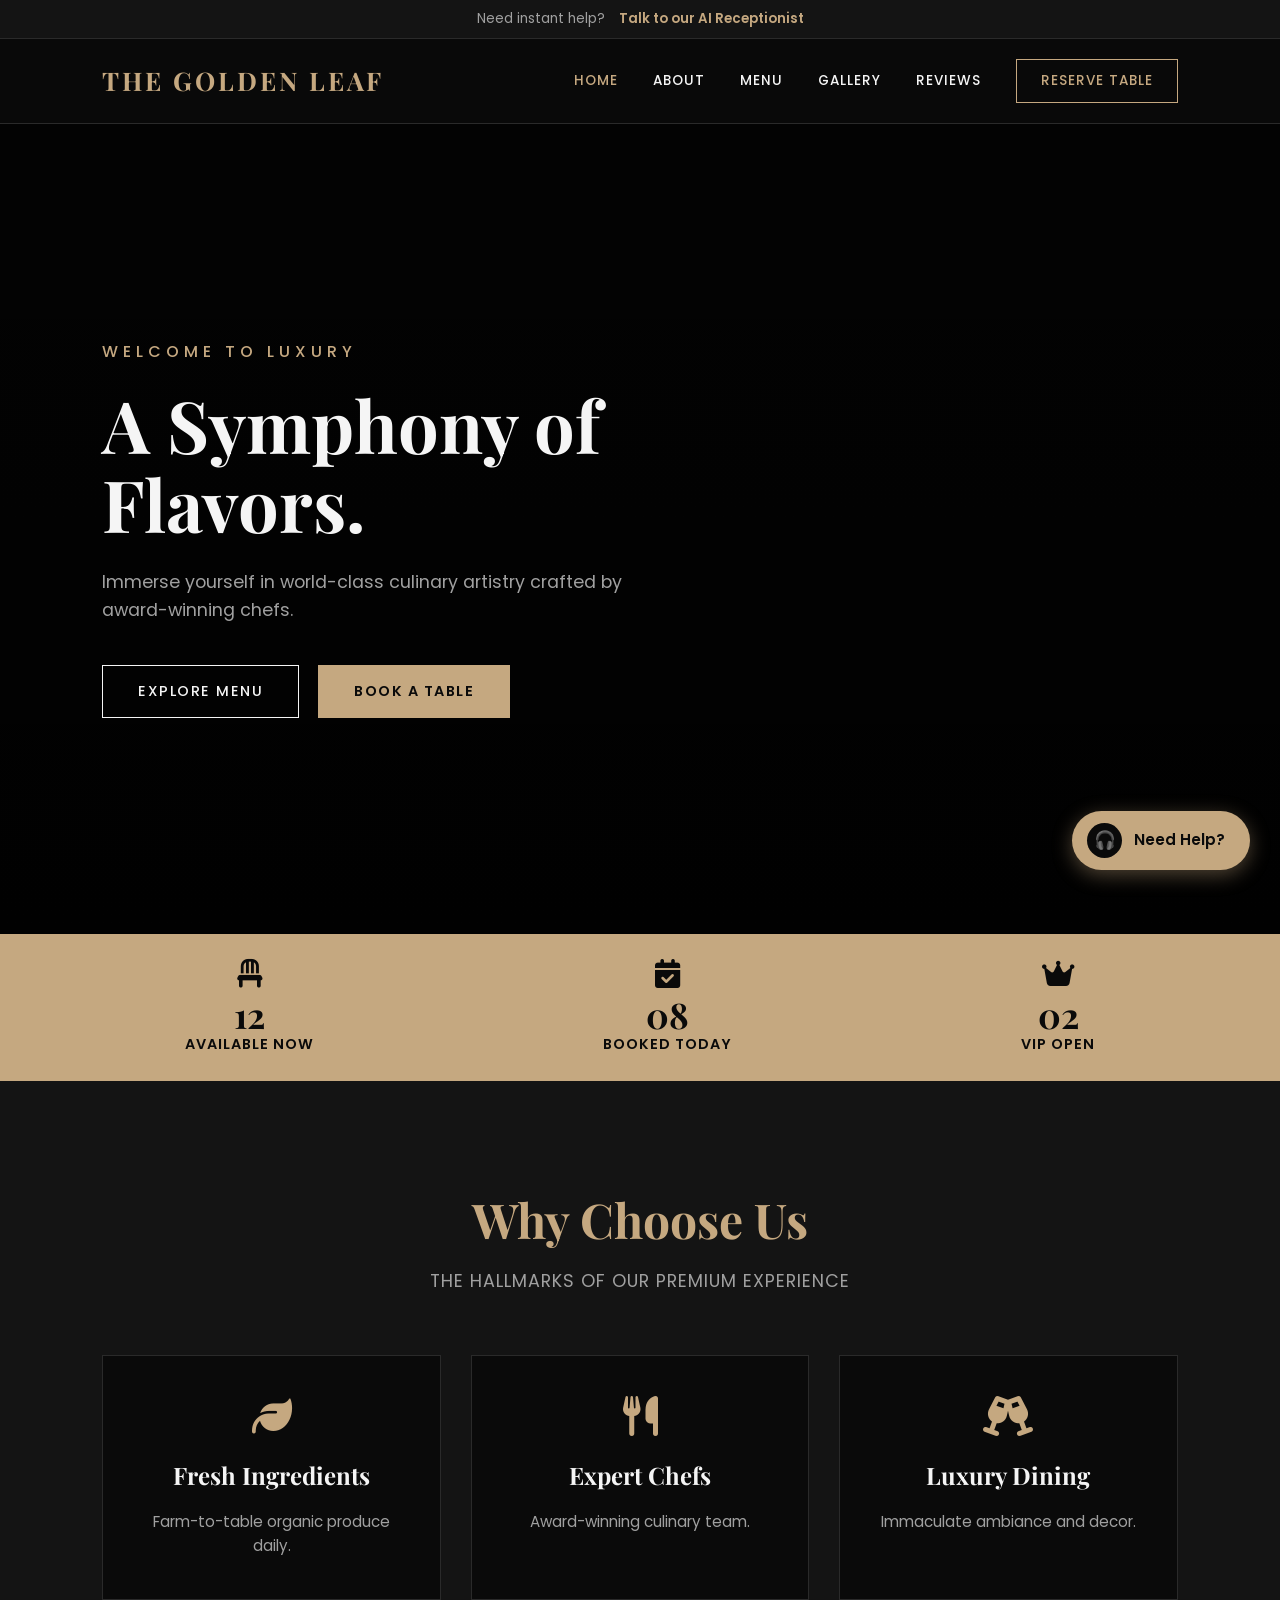
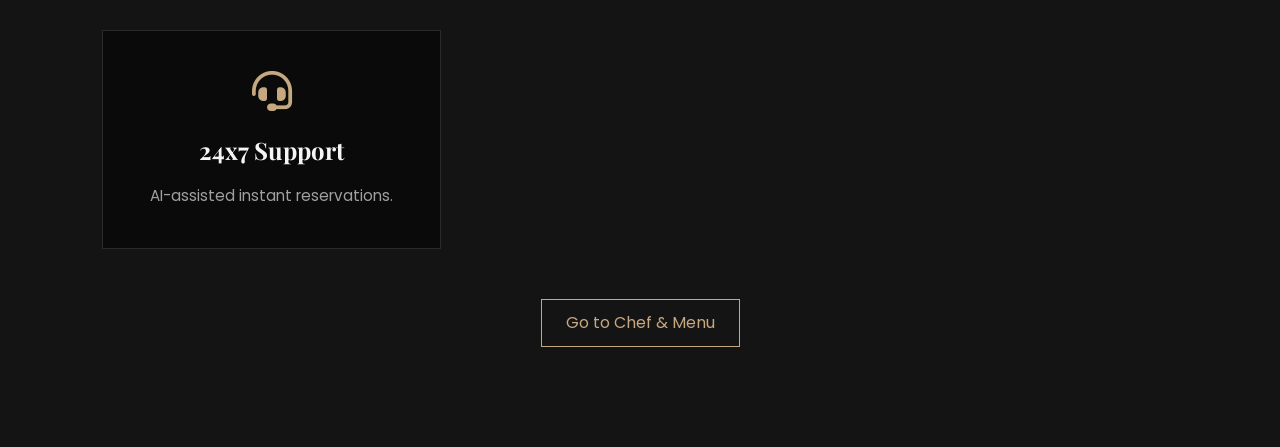
==== commit 88f55a07: "Update index.html for style" ====
--- a/index.html
+++ b/index.html
@@ -26,10 +26,6 @@
     <!-- Custom CSS -->
     <link rel="stylesheet" href="Satirtha Dhar/style.css">
     <link rel="stylesheet" href="Satirtha Dhar/responsive.css">
-    <link rel="stylesheet" href="Rohit Bhusal/style.css">
-    <link rel="stylesheet" href="Rohit Bhusal/rohit.css">
-    <link rel="stylesheet" href="Prem Kumar Jha/style.css">
-    <link rel="stylesheet" href="Bibash Mahat/bibash.css">
 </head>
 <body>
 
@@ -119,10 +115,9 @@
                     <h3>24x7 Support</h3>
                     <p>AI-assisted instant reservations.</p>
                 </div>
-                 <div class="hero-buttons">
-                    <a href="Prem Kumar Jha/index.html" class="btn-reserve-nav">Go to Chef & Menu</a>
-    
-                </div>
+            </div>
+            <div class="features-cta" data-aos="fade-up">
+                <a href="Prem Kumar Jha/index.html" class="btn-reserve-nav">Go to Chef & Menu</a>
             </div>
         </section>
  <!-- Floating "Need Help?" button (visible in Picture 2) -->
--- a/Satirtha Dhar/style.css
+++ b/Satirtha Dhar/style.css
@@ -295,6 +295,12 @@
     gap: 30px;
 }
 
+.features-cta {
+    display: flex;
+    justify-content: center;
+    margin-top: 50px;
+}
+
 .feature-card {
     background-color: var(--dark-bg);
     padding: 40px 30px;
@@ -364,4 +370,4 @@
     color: var(--dark-bg);
     font-weight: 600;
     font-size: 0.95rem;
-}+}
--- a/Satirtha Dhar/responsive.css
+++ b/Satirtha Dhar/responsive.css
@@ -203,4 +203,11 @@
     .modal-content h2 {
         font-size: 1.5rem;
     }
-}+    .chef-info {
+        padding: 30px 20px;
+    }
+
+    .chef-info h3 {
+        font-size: 2.2rem;
+    }
+}
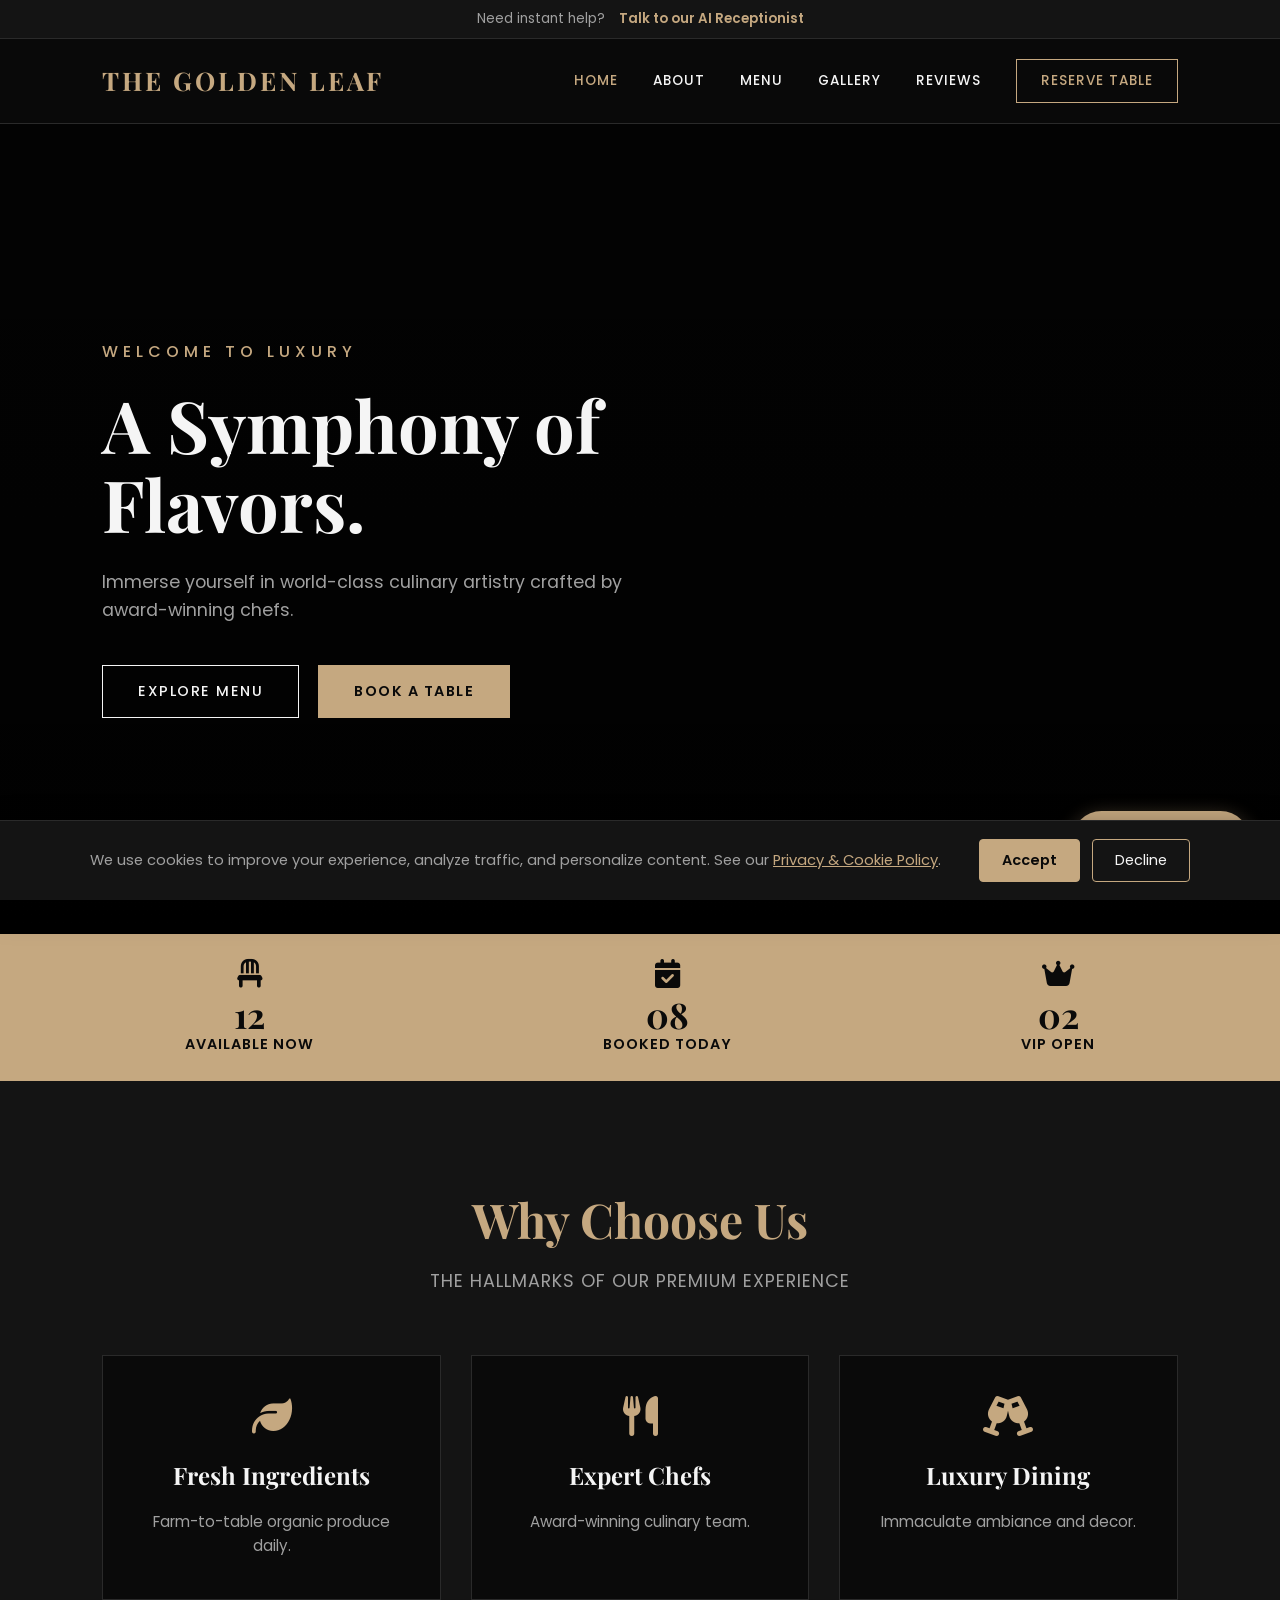
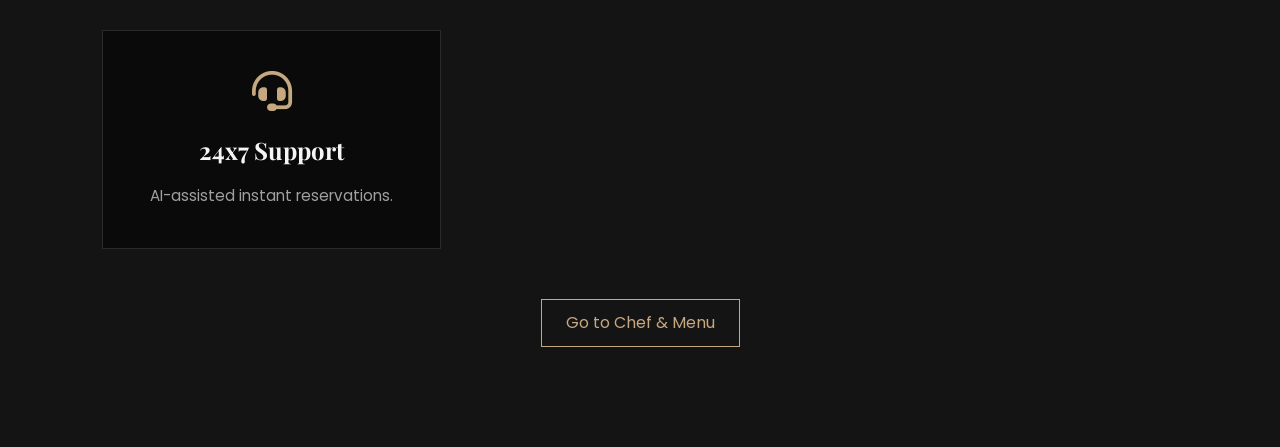
==== commit fe541f5d: "Add cookie consent banner" ====
--- a/index.html
+++ b/index.html
@@ -1,32 +1,38 @@
 <!DOCTYPE html>
 <html lang="en">
+
 <head>
     <meta charset="UTF-8">
     <meta name="viewport" content="width=device-width, initial-scale=1.0, maximum-scale=1.0, user-scalable=no">
-    
+
     <!-- Phase 22: SEO & Meta Tags -->
     <title>The Golden Leaf | Premium Dining & Reservations</title>
     <link rel="icon" type="image/png" href="image/5695168.webp">
 
-    <meta name="description" content="Experience the art of dining at The Golden Leaf. Reserve your table online for premium multi-cuisine dishes and luxury ambiance.">
+    <meta name="description"
+        content="Experience the art of dining at The Golden Leaf. Reserve your table online for premium multi-cuisine dishes and luxury ambiance.">
     <meta name="keywords" content="premium restaurant, fine dining, table reservation, best restaurant, luxury dining">
     <meta property="og:title" content="The Golden Leaf | Premium Dining">
     <meta property="og:description" content="Book your table for an unforgettable culinary experience.">
     <meta property="og:type" content="website">
-    
+
     <!-- Google Fonts -->
     <link rel="preconnect" href="https://fonts.googleapis.com">
     <link rel="preconnect" href="https://fonts.gstatic.com" crossorigin>
-    <link href="https://fonts.googleapis.com/css2?family=Playfair+Display:wght@400;600;700&family=Poppins:wght@300;400;500;600&display=swap" rel="stylesheet">
-    
+    <link
+        href="https://fonts.googleapis.com/css2?family=Playfair+Display:wght@400;600;700&family=Poppins:wght@300;400;500;600&display=swap"
+        rel="stylesheet">
+
     <!-- FontAwesome & AOS Animation Library -->
     <link rel="stylesheet" href="https://cdnjs.cloudflare.com/ajax/libs/font-awesome/6.4.0/css/all.min.css">
     <link href="https://unpkg.com/aos@2.3.1/dist/aos.css" rel="stylesheet">
-    
+
     <!-- Custom CSS -->
     <link rel="stylesheet" href="Satirtha Dhar/style.css">
     <link rel="stylesheet" href="Satirtha Dhar/responsive.css">
+    <link rel="stylesheet" href="Rohit Bhusal/rohit.css">
 </head>
+
 <body>
 
     <!-- Phase 10: AI Receptionist Top Banner (Optional/Mockup) -->
@@ -59,7 +65,8 @@
             <div class="hero-content" data-aos="fade-up" data-aos-duration="1000">
                 <h5 class="hero-subtitle">WELCOME TO LUXURY</h5>
                 <h1 id="hero-title" class="hero-title">A Symphony of Flavors.</h1>
-                <p class="hero-description">Immerse yourself in world-class culinary artistry crafted by award-winning chefs.</p>
+                <p class="hero-description">Immerse yourself in world-class culinary artistry crafted by award-winning
+                    chefs.</p>
                 <div class="hero-buttons">
                     <a href="Prem Kumar Jha/index.html#menu" class="btn-secondary">Explore Menu</a>
                     <a href="Bibash Mahat/bibash.html#reservation" class="btn-primary">Book a Table</a>
@@ -120,28 +127,45 @@
                 <a href="Prem Kumar Jha/index.html" class="btn-reserve-nav">Go to Chef & Menu</a>
             </div>
         </section>
- <!-- Floating "Need Help?" button (visible in Picture 2) -->
-    <a href="https://the-golden-leaf-restaurant.onrender.com/"
-       target="_blank"
-       class="floating-ai-btn"
-       aria-label="AI Receptionist Assistant"
-       style="text-decoration: none;">
-        <div class="ai-avatar">🎧</div>
-        <span class="ai-text">Need Help?</span>
-    </a>
+        <!-- Floating "Need Help?" button (visible in Picture 2) -->
+        <a href="https://the-golden-leaf-restaurant.onrender.com/" target="_blank" class="floating-ai-btn"
+            aria-label="AI Receptionist Assistant" style="text-decoration: none;">
+            <div class="ai-avatar">🎧</div>
+            <span class="ai-text">Need Help?</span>
+        </a>
 
-     
 
-    <!-- External Libraries -->
-    <script src="https://unpkg.com/aos@2.3.1/dist/aos.js"></script>
 
-    <!-- Your own scripts (unchanged) -->
-    <script src="Satirtha Dhar/utils.js"></script>
-    <script src="Prem Kumar Jha/app.js"></script>
-    <script src="Prem Kumar Jha/menu.js"></script>
-    <script src="Rohit Bhusal/script.js"></script>
-    
-    
+        <!-- External Libraries -->
+        <script src="https://unpkg.com/aos@2.3.1/dist/aos.js"></script>
+
+        <!-- Your own scripts (unchanged) -->
+        <script src="Satirtha Dhar/utils.js"></script>
+        <script src="Prem Kumar Jha/app.js"></script>
+        <script src="Prem Kumar Jha/menu.js"></script>
+        <script src="Rohit Bhusal/validation.js"></script>
+
+
+        <!-- Cookie Consent Banner -->
+        <div id="cookie-banner" class="cookie-banner" role="region" aria-label="Cookie consent" aria-live="polite">
+            <div class="cookie-inner">
+                <p class="cookie-text">
+                    We use cookies to improve your experience, analyze traffic, and personalize content.
+                    See our <a href="privacy.html" class="cookie-link">Privacy & Cookie Policy</a>.
+                </p>
+                <div class="cookie-actions">
+                    <button id="cookie-accept" class="btn">Accept</button>
+                    <button id="cookie-decline" class="btn" aria-describedby="cookie-decline-note">Decline</button>
+                </div>
+            </div>
+            <span id="cookie-decline-note" class="sr-only">
+                Declining will set a minimal cookie to remember your choice.
+            </span>
+        </div>
+
+
+
 
 </body>
-</html>
+
+</html>
--- a/Rohit Bhusal/rohit.css
+++ b/Rohit Bhusal/rohit.css
@@ -0,0 +1,192 @@
+/* --- GALLERY SECTION --- */
+.gallery-section {
+    padding: 100px 8%;
+    background-color: var(--dark-bg);
+}
+
+.masonry-gallery {
+    display: grid;
+    grid-template-columns: repeat(auto-fit, minmax(300px, 1fr));
+    grid-auto-rows: 250px;
+    gap: 20px;
+}
+
+.gallery-item {
+    overflow: hidden;
+    position: relative;
+    border: 1px solid var(--border-color);
+}
+
+.gallery-item.large {
+    grid-column: span 2;
+    grid-row: span 2;
+}
+
+.gallery-item.tall {
+    grid-row: span 2;
+}
+
+.gallery-item img {
+    width: 100%;
+    height: 100%;
+    object-fit: cover;
+    transition: var(--transition-smooth);
+}
+
+.gallery-item:hover img {
+    transform: scale(1.1);
+    filter: brightness(0.7);
+}
+
+/* --- TESTIMONIALS --- */
+.testimonials-section {
+    padding: 100px 8%;
+    background-color: var(--surface-bg);
+}
+
+.reviews-container {
+    display: grid;
+    grid-template-columns: repeat(auto-fit, minmax(300px, 1fr));
+    gap: 30px;
+}
+
+.review-card {
+    background-color: var(--dark-bg);
+    padding: 40px 30px;
+    border: 1px solid var(--border-color);
+    border-radius: 4px;
+}
+
+.reviewer {
+    display: flex;
+    align-items: center;
+    gap: 15px;
+    margin-bottom: 20px;
+}
+
+.reviewer img {
+    width: 60px;
+    height: 60px;
+    border-radius: 50%;
+    border: 2px solid var(--primary-gold);
+}
+
+.reviewer h4 {
+    font-family: var(--font-heading);
+    font-size: 1.2rem;
+}
+
+.stars {
+    color: var(--primary-gold);
+    font-size: 0.9rem;
+}
+
+.review-card p {
+    color: var(--text-muted);
+    font-style: italic;
+    font-size: 0.95rem;
+}
+
+
+/* --- Cookie Consent Banner --- */
+.cookie-banner {
+    position: fixed;
+    left: 0;
+    right: 0;
+    bottom: -200px;
+    z-index: 2000;
+    background-color: var(--surface-bg);
+    border-top: 1px solid var(--border-color);
+    box-shadow: var(--shadow-premium);
+    padding: 18px 24px;
+    opacity: 0;
+    transition: var(--transition-smooth);
+}
+
+.cookie-banner.show {
+    bottom: 0;
+    opacity: 1;
+}
+
+.cookie-inner {
+    max-width: 1100px;
+    margin: 0 auto;
+    display: flex;
+    flex-wrap: wrap;
+    align-items: center;
+    justify-content: space-between;
+    gap: 16px;
+}
+
+.cookie-text {
+    color: var(--text-muted);
+    font-size: 0.92rem;
+    line-height: 1.6;
+    margin: 0;
+}
+
+.cookie-link {
+    color: var(--primary-gold);
+    text-decoration: underline;
+}
+
+.cookie-link:hover {
+    color: var(--primary-gold-hover);
+}
+
+.cookie-actions {
+    display: flex;
+    gap: 12px;
+    flex-shrink: 0;
+}
+
+.cookie-actions .btn {
+    padding: 10px 22px;
+    border: 1px solid var(--primary-gold);
+    border-radius: 4px;
+    background: transparent;
+    color: var(--text-light);
+    font-family: var(--font-body);
+    font-size: 0.9rem;
+    cursor: pointer;
+    transition: var(--transition-fast);
+}
+
+#cookie-accept.btn {
+    background-color: var(--primary-gold);
+    color: var(--dark-bg);
+    font-weight: 600;
+}
+
+#cookie-accept.btn:hover {
+    background-color: var(--primary-gold-hover);
+}
+
+#cookie-decline.btn:hover {
+    background-color: rgba(197, 168, 128, 0.15);
+}
+
+.sr-only {
+    position: absolute;
+    width: 1px;
+    height: 1px;
+    padding: 0;
+    margin: -1px;
+    overflow: hidden;
+    clip: rect(0, 0, 0, 0);
+    white-space: nowrap;
+    border: 0;
+}
+
+@media (max-width: 600px) {
+    .cookie-inner {
+        flex-direction: column;
+        align-items: flex-start;
+    }
+    .cookie-actions {
+        width: 100%;
+    }
+    .cookie-actions .btn {
+        flex: 1;
+    }
+}
